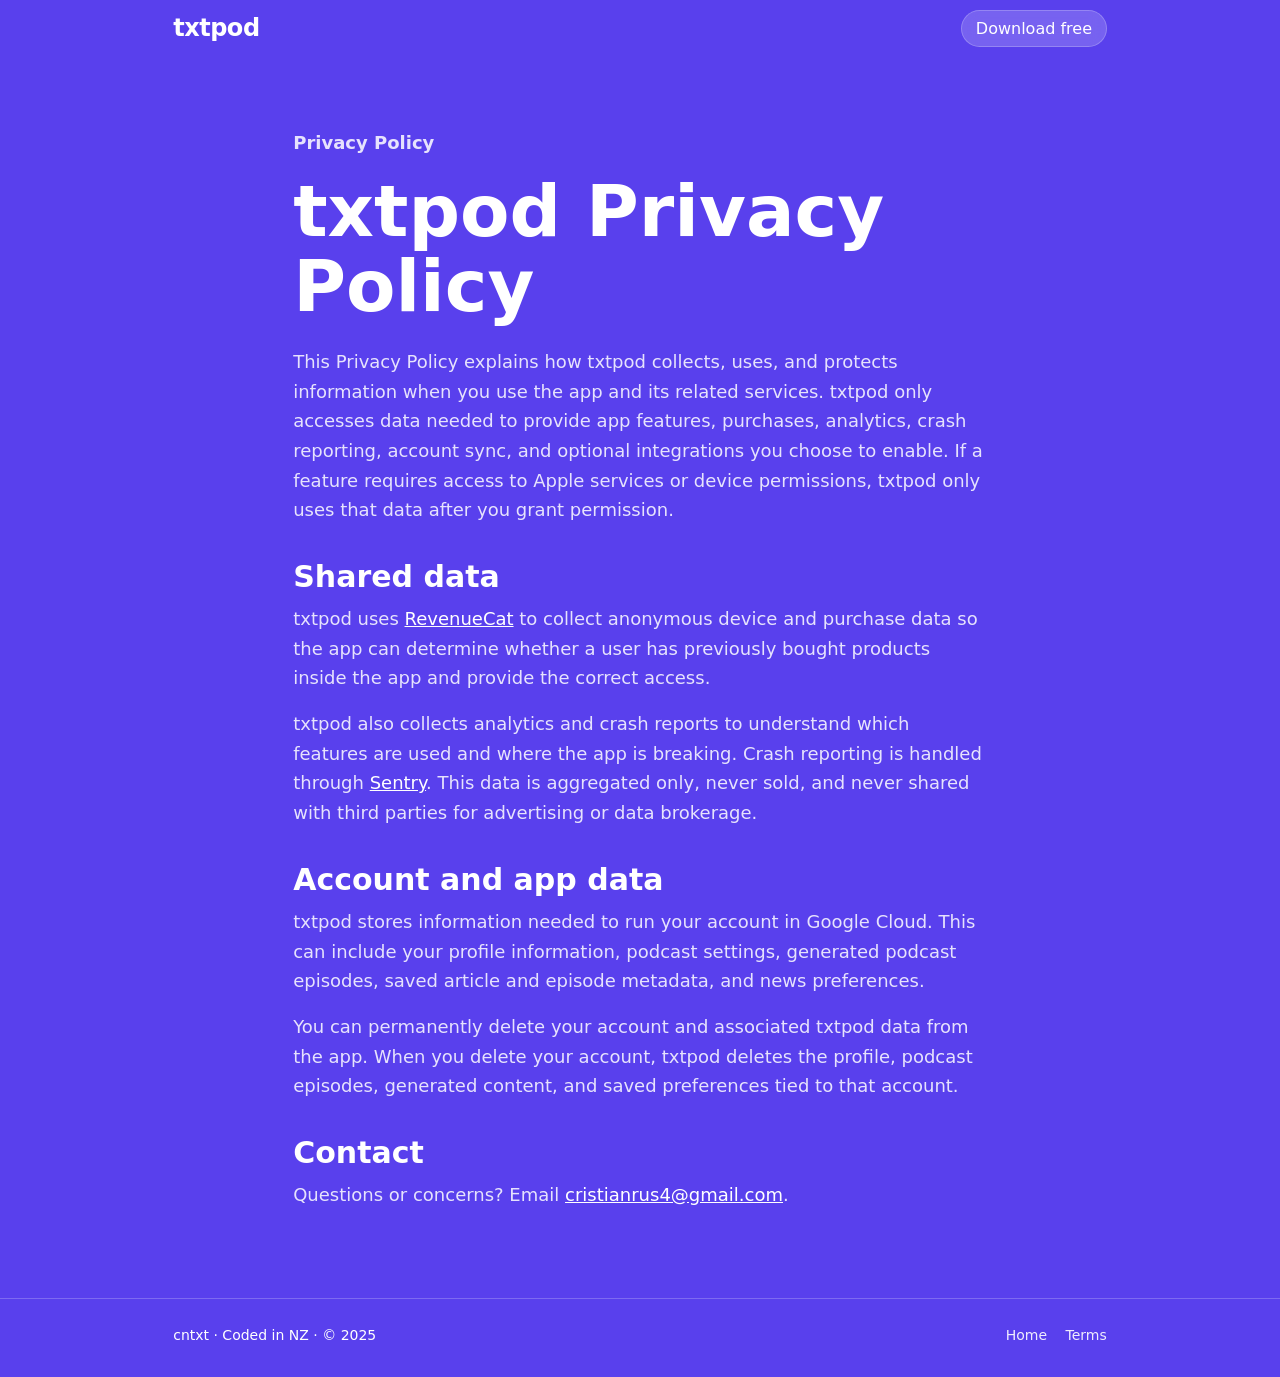
==== privacy/index.html @ 49179ee7 "Add privacy and terms pages" ====
<!doctype html>
<html lang="en">
  <head>
    <meta charset="utf-8" />
    <meta name="viewport" content="width=device-width, initial-scale=1, viewport-fit=cover" />
    <title>txtpod Privacy Policy</title>
    <meta name="description" content="Privacy Policy for txtpod." />
    <meta name="theme-color" content="#5940ED" />
    <meta name="theme-color" content="#131415" media="(prefers-color-scheme: dark)" />
    <meta name="color-scheme" content="light dark" />
    <link rel="stylesheet" href="../style.css" />
    <link rel="canonical" href="https://txtpod.app/privacy/" />
  </head>
  <body>
    <nav class="top-nav legal-nav" aria-label="Primary">
      <div class="container nav-inner">
        <a href="/" class="brand" aria-label="txtpod home">txtpod</a>
        <a class="btn download-btn" href="https://apps.apple.com/us/app/txtpod-text-to-speech-podcast/id6748379680" target="_blank" rel="noopener">Download free</a>
      </div>
    </nav>

    <main class="legal-page container">
      <p class="legal-kicker">Privacy Policy</p>
      <h1>txtpod Privacy Policy</h1>
      <p>
        This Privacy Policy explains how txtpod collects, uses, and protects information when you use the app and its related services. txtpod only accesses data needed to provide app features, purchases, analytics, crash reporting, account sync, and optional integrations you choose to enable. If a feature requires access to Apple services or device permissions, txtpod only uses that data after you grant permission.
      </p>

      <h2>Shared data</h2>
      <p>
        txtpod uses <a href="https://www.revenuecat.com/privacy" target="_blank" rel="noopener">RevenueCat</a> to collect anonymous device and purchase data so the app can determine whether a user has previously bought products inside the app and provide the correct access.
      </p>
      <p>
        txtpod also collects analytics and crash reports to understand which features are used and where the app is breaking. Crash reporting is handled through <a href="https://sentry.io/terms/" target="_blank" rel="noopener">Sentry</a>. This data is aggregated only, never sold, and never shared with third parties for advertising or data brokerage.
      </p>

      <h2>Account and app data</h2>
      <p>
        txtpod stores information needed to run your account in Google Cloud. This can include your profile information, podcast settings, generated podcast episodes, saved article and episode metadata, and news preferences.
      </p>
      <p>
        You can permanently delete your account and associated txtpod data from the app. When you delete your account, txtpod deletes the profile, podcast episodes, generated content, and saved preferences tied to that account.
      </p>

      <h2>Contact</h2>
      <p>
        Questions or concerns? Email <a href="mailto:cristianrus4@gmail.com">cristianrus4@gmail.com</a>.
      </p>
    </main>

    <footer class="site-footer">
      <div class="container footer-inner">
        <p>cntxt · Coded in NZ · © 2025</p>
        <nav class="footer-links" aria-label="Footer">
          <a href="/">Home</a>
          <a href="/terms/">Terms</a>
        </nav>
      </div>
    </footer>
  </body>
</html>
---- style.css ----
/*
  txtpod - Landing Page Styles
  - Gradient background: top-right (#FF4019) to bottom-left (#E69525)
  - Responsive grid: 1 col (mobile) -> 3 cols (desktop)
  - Fonts: System UI sans fallback only
*/

:root {
  --bg-start: #5940ED;
  --bg-end: #5940ED;
  --text: #ffffff;
  --text-dim: rgba(255, 255, 255, 0.85);
  --card-bg: rgba(255, 255, 255, 0.10);
  --card-border: rgba(255, 255, 255, 0.18);
  --max-w: 1100px;
  --hairline: rgba(255, 255, 255, 0.22);
  --glass-bg: rgba(0, 0, 0, 0.14);
  --img-shadow: 10px 10px 30px rgba(0,0,0,0.5), 40px 40px 60px rgba(0,0,0,0.3);
  --btn-hover-bg: rgba(255, 255, 255, 0.18);
}

/* Dark mode: use near-black background instead of blue */
@media (prefers-color-scheme: dark) {
  :root {
    --bg-start: #131415;
    --bg-end: #131415;
  }
}

* {
  box-sizing: border-box;
}

html, body { min-height: 100%; }

body {
  margin: 0;
  color: var(--text);
  background: var(--bg-start);
  font-family: system-ui, -apple-system, 'Segoe UI', 'Helvetica Neue', Arial, sans-serif;
  -webkit-font-smoothing: antialiased;
  -moz-osx-font-smoothing: grayscale;
  min-width: 370px; /* allow horizontal scroll below 370px */
}

/* Improve keyboard focus visibility */
a:focus-visible, .btn:focus-visible, button:focus-visible {
  outline: 2px solid rgba(255, 255, 255, 0.9);
  outline-offset: 2px;
}

/* Global image behavior */
img {
  max-width: 100%;
  height: auto;
  box-shadow: none;
}

.container {
  width: 100%;
  max-width: var(--max-w);
  margin: 0 auto;
  padding-inline: clamp(24px, 6.5vw, 96px);
}

/* Top navigation */
.top-nav {
  position: fixed; /* do not reserve space; appears over content */
  top: 0;
  left: 0;
  right: 0;
  z-index: 1000;
  background: transparent; /* single page bg */
  border-bottom: none; /* show only when scrolled */
  opacity: 0; /* hidden until scroll */
  transform: translateY(-100%);
  pointer-events: none;
  transition: opacity 200ms ease, transform 200ms ease, background-color 180ms ease;
}

.nav-inner {
  display: flex;
  align-items: center;
  justify-content: space-between;
  height: 56px;
}

.brand {
  color: var(--text);
  text-decoration: none;
  font-weight: 700;
  letter-spacing: -0.02em;
  font-size: 24px; /* slightly bigger title */
}

.btn {
  display: inline-flex;
  align-items: center;
  gap: 8px;
  padding: 8px 14px;
  border-radius: 9999px;
  color: #fff;
  text-decoration: none;
  background: var(--btn-hover-bg);
  font-weight: 400; /* regular by default */
  -webkit-backdrop-filter: blur(8px);
  backdrop-filter: blur(8px);
  border: 1px solid var(--hairline);
  transition: background-color 180ms ease, border-color 180ms ease, filter 180ms ease, transform 60ms ease;
}

.btn:hover { background: var(--btn-hover-bg); filter: brightness(1.05); font-weight: 700; }
.btn:active { transform: translateY(1px); }

/* Hero */
.hero {
  text-align: center;
  padding: calc(80px + env(safe-area-inset-top)) 0 28px; /* account for iOS notch area */
  position: relative;
  overflow: visible;
}

.hero-head {
  display: block;
  margin-bottom: 8px;
}

.hero-titles {
  text-align: center;
}

/* Small pill to indicate iOS 26 readiness */
.ios-badge {
  display: inline-flex;
  align-items: center;
  gap: 8px;
  padding: 6px 12px;
  border-radius: 9999px;
  background: var(--btn-hover-bg);
  border: 1px solid var(--card-border);
  -webkit-backdrop-filter: blur(8px);
  backdrop-filter: blur(8px);
  font-weight: 700;
  font-size: 14px;
  margin: 0 0 8px;
  position: relative;
  z-index: 1;
  will-change: opacity, transform;
  transition: opacity 180ms linear;
}

/* Blur only the text inside the badge to avoid Safari's backdrop-filter + filter conflict */
.ios-badge-text {
  display: inline-block;
  will-change: filter;
  transition: filter 180ms linear;
}

.hero-image {
  /* Keep full image visible without side cropping */
  width: 100%;
  max-width: clamp(300px, 92vw, 980px);
  height: auto; /* preserve aspect ratio */
  max-height: 80vh; /* avoid exceeding viewport height */
  display: block;
  margin: 18px auto 24px; /* space between subtitle and image */
  border-radius: 20px;
  position: relative;
  z-index: 2;
  pointer-events: none;
  will-change: transform;
}

/* From ~470px and up, crop nicely */
@media (min-width: 470px) {
  .hero-image {
    width: 100%;
    max-width: 980px;
    height: 80vh;
    max-height: 80vh;
    object-fit: cover;
    object-position: top center;
  }
}

.app-title {
  margin: 12px 0 10px; /* reduced space above title */
  font-size: clamp(56px, 8vw, 100px); /* larger title */
  font-weight: 900; /* bolder title */
  line-height: 1.05;
  letter-spacing: -0.02em;
  position: relative;
  z-index: 1;
  will-change: opacity, filter, transform;
  transition: opacity 180ms linear, filter 180ms linear;
}

/* Ensure any h1 renders heavy */
h1 { font-weight: 900; }

.app-subtitle {
  margin: 0 0 16px;
  font-size: clamp(22px, 3vw, 30px); /* larger subtitle */
  color: var(--text); /* same color as title */
  font-weight: 600; /* bolder subtitle */
  position: relative;
  z-index: 1;
  will-change: opacity, filter, transform;
  transition: opacity 180ms linear, filter 180ms linear;
}

.cta {
  margin: 8px 0 18px;
}

.cta-desktop { display: none !important; }
.cta-mobile { display: block; }

/* Mobile: hide static badge until the floater disappears on scroll */
@media (max-width: 1023px) {
  .cta-mobile { display: none; }
  body.scrolled .cta-mobile { display: block; }
}

.hero-blurb {
  max-width: 820px;
  margin: 12px auto 0;
  font-size: clamp(16px, 2vw, 18px);
  color: var(--text-dim);
}

/* Features */
.stats { padding-block: 24px 14px; }
.stats-grid {
  display: grid;
  grid-template-columns: 1fr;
  gap: 18px;
  text-align: center;
  justify-items: center; /* center columns */
}

.stat-value {
  font-weight: 800;
  letter-spacing: -0.015em;
  font-size: clamp(36px, 6vw, 64px);
}

.stat-label {
  margin-top: 6px;
  color: var(--text-dim);
  font-size: clamp(14px, 2.2vw, 18px);
}

@media (min-width: 1024px) {
  .stats-grid { grid-template-columns: repeat(3, 1fr); }
}

.features {
  padding-block: 44px 24px; /* more separation from neighbors */
}

.features-grid {
  display: grid;
  gap: 28px; /* slightly larger gutters */
  grid-template-columns: 1fr;
}

@media (min-width: 720px) {
  .features-grid {
    grid-template-columns: repeat(2, 1fr);
  }
}

@media (min-width: 1024px) {
  .hero-head {
    display: grid;
    grid-template-columns: 1fr auto;
    align-items: center;
    gap: 16px;
  }
  .hero-titles { text-align: left; }
  .cta-desktop { display: inline-block !important; }
  .cta-mobile { display: none !important; }
  .features-grid {
    grid-template-columns: repeat(3, 1fr);
  }
}

.feature-card {
  background: transparent;
  border: 0;
  border-radius: 0;
  overflow: visible;
  box-shadow: none;
  padding: 12px 14px; /* more breathing room so images aren't flush */
}

.feature-card img {
  display: block;
  width: 100%;
  height: auto;
  object-fit: cover;
  background: transparent;
  border-radius: 14px; /* soften image edges without a card */
}

.feature-card h3 {
  margin: 14px 16px 8px;
  font-size: 20px;
}

.feature-card p {
  margin: 0 16px 16px;
  color: var(--text-dim);
  font-size: 15px;
}

/* Why section */
.why {
  padding-block: 40px 56px; /* more vertical rhythm */
  background: transparent; /* ensure single background */
}

/* Reviews */
.reviews {
  padding-block: 24px 64px;
}

.reviews h2 {
  margin: 0 0 6px;
  font-size: clamp(26px, 3.5vw, 34px);
}

.reviews-sub {
  margin: 0 0 18px;
  color: var(--text-dim);
  font-size: 16px;
}

.reviews-grid {
  display: grid;
  grid-template-columns: 1fr;
  gap: 16px;
}

@media (min-width: 720px) {
  .reviews-grid {
    grid-template-columns: repeat(2, 1fr);
  }
}

@media (min-width: 1024px) {
  .reviews-grid {
    grid-template-columns: repeat(3, 1fr);
  }
}

.review-card {
  background: var(--card-bg);
  border: 1px solid var(--card-border);
  border-radius: 14px;
  padding: 14px 16px 16px;
  backdrop-filter: blur(6px);
  -webkit-backdrop-filter: blur(6px);
}

.stars {
  letter-spacing: 1px;
  font-size: 14px;
  margin-bottom: 8px;
}

.review-title {
  margin: 0 0 8px;
  font-size: 18px;
}

.reviewer {
  margin: 10px 0 0;
  color: var(--text-dim);
}

/* FAQ */
.faq {
  padding-block: 24px 72px;
}

.faq h2 {
  margin: 0 0 12px;
  font-size: clamp(26px, 3.5vw, 34px);
}

.faq-list {
  display: grid;
  grid-template-columns: 1fr; /* always single column */
  gap: 12px;
}

.faq-item { background: transparent; border: 0; border-radius: 0; padding: 0; }
.faq-item + .faq-item { border-top: 1px solid var(--card-border); padding-top: 12px; }

.faq-item summary { cursor: pointer; font-weight: 600; list-style: none; display: flex; align-items: center; justify-content: space-between; padding: 8px 0; }
.faq-item summary::after { content: "+"; color: var(--text); margin-left: 12px; font-weight: 700; }
.faq-item[open] summary::after { content: "×"; }

.faq-item summary::-webkit-details-marker { display: none; }

.faq-body {
  margin-top: 8px;
  color: var(--text-dim);
}

/* Make FAQ links white (not default blue) */
.faq-body a,
.faq-body a:visited {
  color: var(--text);
}

.faq-body ol {
  margin: 0 0 8px 18px;
}

.why h2 {
  margin: 0 0 10px;
  font-size: clamp(26px, 3.5vw, 34px);
}

.why p {
  margin: 0;
  color: var(--text-dim);
  font-size: 16px;
  max-width: 900px;
}

/* Footer */
.site-footer { /* keep gradient continuous; single background */
  border-top: 1px solid var(--hairline); /* thin divider */
  background: transparent;
}

/* On scroll, strengthen nav readability with blur + subtle tint */
body.scrolled .top-nav {
  /* background: var(--glass-bg); */
  /* -webkit-backdrop-filter: saturate(160%) blur(12px); */
  /* backdrop-filter: saturate(160%) blur(12px); */
  /* border-bottom: 1px solid var(--hairline); */
  opacity: 1;
  transform: translateY(0);
  pointer-events: auto;
}

.footer-inner {
  display: flex;
  align-items: center;
  justify-content: space-between;
  gap: 16px;
  padding-block: 14px 20px; /* keep container's horizontal padding */
  font-size: 14px;
}

.sitemap {
  border-top: 1px solid var(--hairline);
  padding-block: 10px 6px;
  font-size: 14px;
}
.sitemap a {
  color: var(--text);
  text-decoration: none;
  opacity: 0.9;
  margin: 0 10px;
}
.sitemap a:first-of-type { margin-left: 0; }
.sitemap a:hover { opacity: 1; text-decoration: none; font-weight: 700; }

/* Floating App Store badge that hides once user scrolls */
.appstore-floater { display: none; position: fixed; left: 50%; bottom: calc(env(safe-area-inset-bottom) + 12px); transform: translateX(-50%); z-index: 1001; opacity: 1; transition: opacity 220ms ease, transform 220ms ease; }
.appstore-floater img { display: block; width: clamp(160px, 40vw, 245px); height: auto; }
@media (max-width: 1023px) { .appstore-floater { display: block; } }
body.scrolled .appstore-floater { opacity: 0; transform: translate(-50%, 16px); pointer-events: none; }

.footer-links a {
  color: var(--text);
  text-decoration: none;
  opacity: 0.9;
  margin-left: 14px;
}

.footer-links a:hover { opacity: 1; text-decoration: none; font-weight: 700; }

/* Global link hover: bold instead of underline */
a:hover { text-decoration: none; font-weight: 700; }

/* Prefer reduced motion */
@media (prefers-reduced-motion: no-preference) {
  .hero-image {
    transition: transform 400ms ease;
  }
  .hero-image:hover {
    transform: translateY(-2px);
  }
}
.seo-intro { padding-block: 20px 14px; }
.seo-intro h2 { margin: 0 0 8px; font-size: clamp(24px, 3.5vw, 32px); }
.seo-intro p { color: var(--text-dim); margin: 8px 0; }

.use-cases { padding-block: 28px 18px; }
.use-cases h2 { margin: 0 0 10px; font-size: clamp(24px, 3.5vw, 32px); }
.use-cases-grid { display: grid; grid-template-columns: 1fr; gap: 14px; }
@media (min-width: 720px) { .use-cases-grid { grid-template-columns: repeat(2, 1fr); } }
@media (min-width: 1024px) { .use-cases-grid { grid-template-columns: repeat(3, 1fr); } }
.use-cases article { background: var(--card-bg); border: 1px solid var(--card-border); border-radius: 14px; padding: 14px 16px 16px; backdrop-filter: blur(6px); -webkit-backdrop-filter: blur(6px); }
.use-cases article h3 { margin: 0 0 8px; font-size: 18px; }
.use-cases article p { margin: 0; color: var(--text-dim); }
.alternatives { padding-block: 24px 16px; }
.alternatives h2 { margin: 0 0 8px; font-size: clamp(24px, 3.5vw, 32px); }
.alternatives p { margin: 8px 0; color: var(--text-dim); }
.aso-highlights { padding-block: 24px 16px; }
.aso-grid { display: grid; grid-template-columns: 1fr; gap: 16px; }
@media (min-width: 1024px) { .aso-grid { grid-template-columns: repeat(2, 1fr); } }
.aso-col h2 { margin: 0 0 10px; font-size: clamp(22px, 3.2vw, 28px); }
.checklist { margin: 0; padding-left: 0; color: var(--text-dim); list-style: none; }
.checklist li { margin: 6px 0; position: relative; padding-left: 16px; }
.checklist li::before { content: "-"; position: absolute; left: 0; color: var(--text); opacity: 0.95; }

/* Legal pages */
.legal-nav {
  position: static;
  opacity: 1;
  transform: none;
  pointer-events: auto;
}

.legal-page {
  max-width: 860px;
  padding-block: calc(72px + env(safe-area-inset-top)) 72px;
}

.legal-page h1 {
  margin: 0 0 22px;
  font-size: clamp(40px, 7vw, 72px);
  line-height: 1.05;
}

.legal-page h2 {
  margin: 34px 0 10px;
  font-size: clamp(22px, 3vw, 30px);
}

.legal-page p {
  margin: 0 0 16px;
  color: var(--text-dim);
  font-size: clamp(16px, 2vw, 18px);
  line-height: 1.65;
}

.legal-page a,
.legal-page a:visited {
  color: var(--text);
}

.legal-kicker {
  font-weight: 700;
  color: var(--text);
}
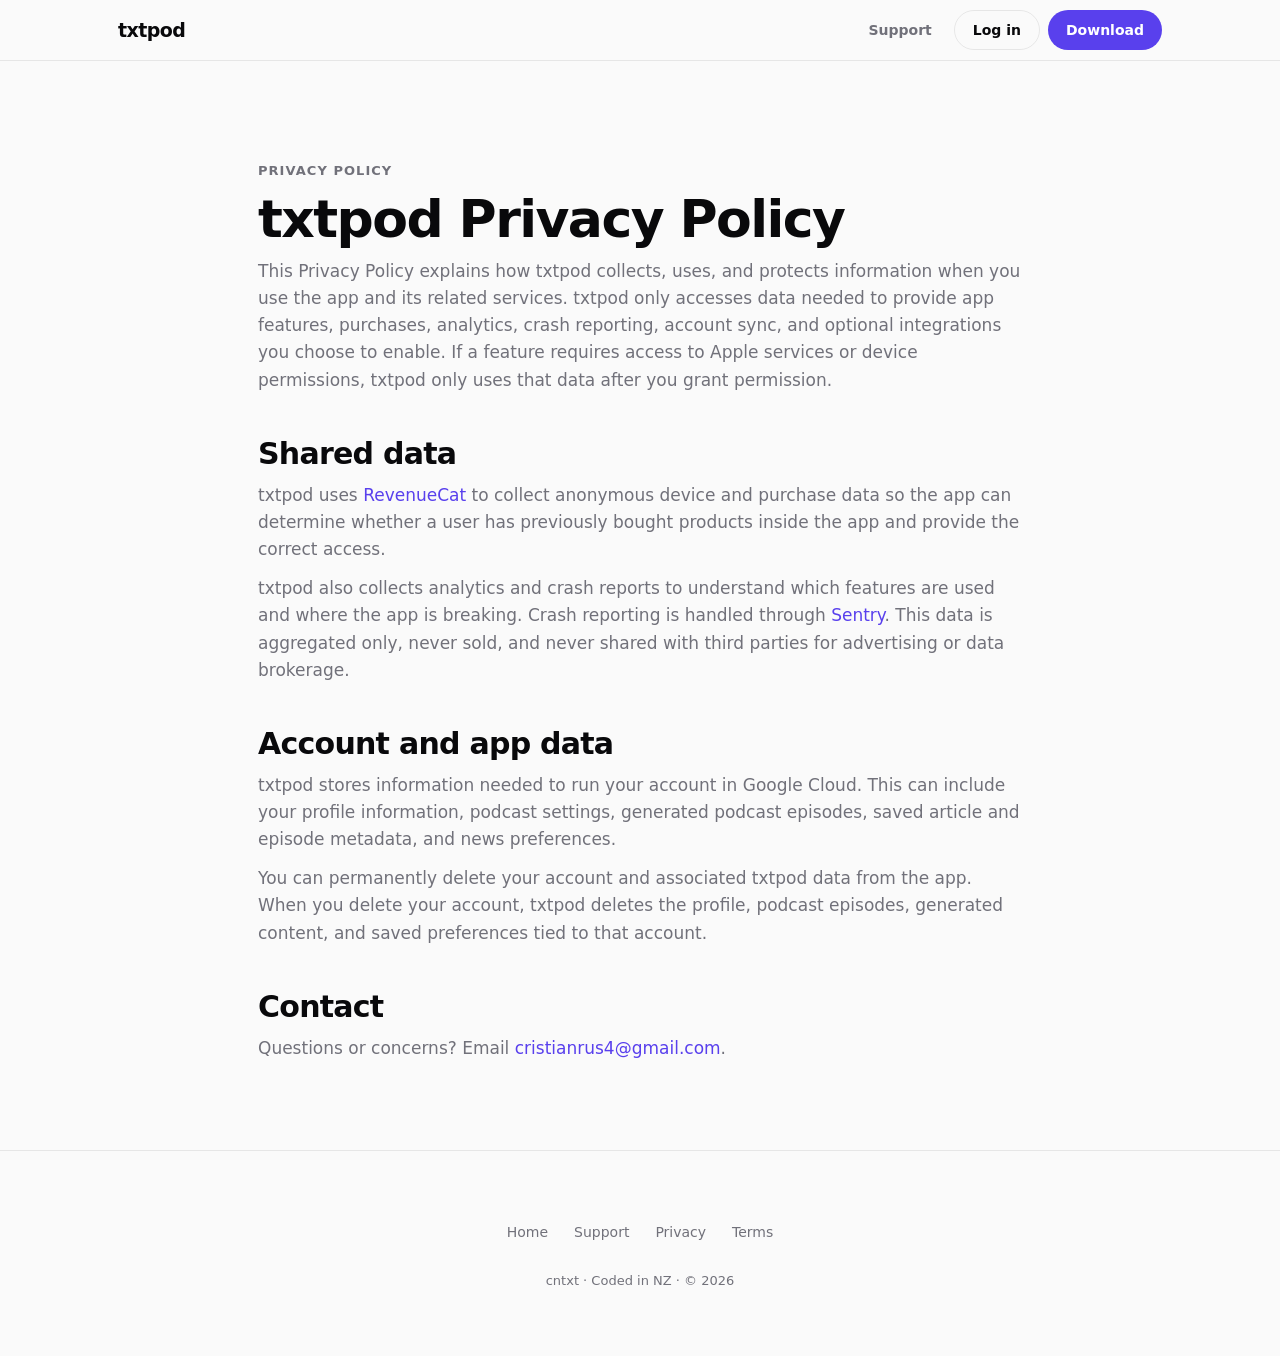
==== commit cb24da28: "Redesign site: solid light/dark theme, current features, audio samples Rebuild the marketing site in" ====
--- a/privacy/index.html
+++ b/privacy/index.html
@@ -5,8 +5,8 @@
     <meta name="viewport" content="width=device-width, initial-scale=1, viewport-fit=cover" />
     <title>txtpod Privacy Policy</title>
     <meta name="description" content="Privacy Policy for txtpod." />
-    <meta name="theme-color" content="#5940ED" />
-    <meta name="theme-color" content="#131415" media="(prefers-color-scheme: dark)" />
+    <meta name="theme-color" content="#FAFAFA" media="(prefers-color-scheme: light)" />
+    <meta name="theme-color" content="#0C0C0E" media="(prefers-color-scheme: dark)" />
     <meta name="color-scheme" content="light dark" />
     <link rel="stylesheet" href="../style.css" />
     <link rel="canonical" href="https://txtpod.app/privacy/" />
@@ -15,11 +15,16 @@
     <nav class="top-nav legal-nav" aria-label="Primary">
       <div class="container nav-inner">
         <a href="/" class="brand" aria-label="txtpod home">txtpod</a>
-        <a class="btn download-btn" href="https://apps.apple.com/us/app/txtpod-text-to-speech-podcast/id6748379680" target="_blank" rel="noopener">Download free</a>
+        <div class="nav-trailing">
+          <a href="/support/" class="nav-link">Support</a>
+          <!-- Swap to https://app.txtpod.app once the custom domain is live -->
+          <a class="btn btn-ghost" href="https://txtpod-text-to-speech.web.app" target="_blank" rel="noopener">Log in</a>
+          <a class="btn btn-primary" href="https://apps.apple.com/us/app/txtpod-text-to-speech-podcast/id6748379680" target="_blank" rel="noopener">Download</a>
+        </div>
       </div>
     </nav>
 
-    <main class="legal-page container">
+    <main class="legal-page">
       <p class="legal-kicker">Privacy Policy</p>
       <h1>txtpod Privacy Policy</h1>
       <p>
@@ -49,13 +54,17 @@
     </main>
 
     <footer class="site-footer">
-      <div class="container footer-inner">
-        <p>cntxt · Coded in NZ · © 2025</p>
-        <nav class="footer-links" aria-label="Footer">
+      <div class="container">
+        <nav class="footer-nav" aria-label="Footer">
           <a href="/">Home</a>
+          <a href="/support/">Support</a>
+          <a href="/privacy/">Privacy</a>
           <a href="/terms/">Terms</a>
         </nav>
+        <p class="footer-note">cntxt · Coded in NZ · © <span id="copyright-year">2026</span></p>
       </div>
     </footer>
+
+    <script src="/index.js" defer></script>
   </body>
 </html>
--- a/style.css
+++ b/style.css
@@ -1,564 +1,871 @@
 /*
-  txtpod - Landing Page Styles
-  - Gradient background: top-right (#FF4019) to bottom-left (#E69525)
-  - Responsive grid: 1 col (mobile) -> 3 cols (desktop)
-  - Fonts: System UI sans fallback only
+  txtpod — Marketing site styles
+  Zinc neutrals + indigo accent, light/dark via prefers-color-scheme.
+  Surfaces are separated by soft shadows, not borders; hairlines only
+  for thin dividers. Fluid clamp() type and spacing throughout.
 */
 
 :root {
-  --bg-start: #5940ED;
-  --bg-end: #5940ED;
-  --text: #ffffff;
-  --text-dim: rgba(255, 255, 255, 0.85);
-  --card-bg: rgba(255, 255, 255, 0.10);
-  --card-border: rgba(255, 255, 255, 0.18);
-  --max-w: 1100px;
-  --hairline: rgba(255, 255, 255, 0.22);
-  --glass-bg: rgba(0, 0, 0, 0.14);
-  --img-shadow: 10px 10px 30px rgba(0,0,0,0.5), 40px 40px 60px rgba(0,0,0,0.3);
-  --btn-hover-bg: rgba(255, 255, 255, 0.18);
-}
-
-/* Dark mode: use near-black background instead of blue */
+  --bg: #FAFAFA;
+  --bg-surface: #FFFFFF;
+  --bg-muted: #F4F4F5;
+  --text: #09090B;
+  --text-secondary: #71717A;
+  --accent: #5940ED;
+  --accent-fg: #FAFAFA;
+  --hairline: rgba(0, 0, 0, 0.08);
+  --shadow-sm: 0 2px 8px rgba(0, 0, 0, 0.04), 0 8px 24px rgba(0, 0, 0, 0.06);
+  --shadow-md: 0 12px 40px rgba(0, 0, 0, 0.12), 0 2px 8px rgba(0, 0, 0, 0.06);
+  --radius-card: 20px;
+  --radius-cell: 16px;
+  --radius-pill: 9999px;
+  --max-w: 1140px;
+}
+
 @media (prefers-color-scheme: dark) {
   :root {
-    --bg-start: #131415;
-    --bg-end: #131415;
+    --bg: #0C0C0E;
+    --bg-surface: #1A1A1C;
+    --bg-muted: #141416;
+    --text: #F5F5F5;
+    --text-secondary: #8A8A8A;
+    --accent: #7B66FF;
+    --hairline: rgba(255, 255, 255, 0.10);
+    --shadow-sm: 0 2px 8px rgba(0, 0, 0, 0.25), 0 8px 24px rgba(0, 0, 0, 0.35);
+    --shadow-md: 0 12px 40px rgba(0, 0, 0, 0.5), 0 2px 8px rgba(0, 0, 0, 0.3);
   }
 }
 
-* {
-  box-sizing: border-box;
-}
+/* ---------- Base ---------- */
+
+* { box-sizing: border-box; }
+
+html { scroll-behavior: smooth; }
 
 html, body { min-height: 100%; }
 
 body {
   margin: 0;
   color: var(--text);
-  background: var(--bg-start);
-  font-family: system-ui, -apple-system, 'Segoe UI', 'Helvetica Neue', Arial, sans-serif;
+  background: var(--bg);
+  font-family: system-ui, -apple-system, "Segoe UI", "Helvetica Neue", Arial, sans-serif;
+  font-size: 17px;
+  line-height: 1.6;
   -webkit-font-smoothing: antialiased;
   -moz-osx-font-smoothing: grayscale;
-  min-width: 370px; /* allow horizontal scroll below 370px */
-}
-
-/* Improve keyboard focus visibility */
-a:focus-visible, .btn:focus-visible, button:focus-visible {
-  outline: 2px solid rgba(255, 255, 255, 0.9);
+}
+
+img { max-width: 100%; height: auto; display: block; }
+
+a { color: inherit; text-decoration: none; }
+
+a:focus-visible, .btn:focus-visible, button:focus-visible, [tabindex]:focus-visible {
+  outline: 2px solid var(--accent);
   outline-offset: 2px;
-}
-
-/* Global image behavior */
-img {
-  max-width: 100%;
-  height: auto;
-  box-shadow: none;
-}
+  border-radius: 4px;
+}
+
+h1, h2, h3 { margin: 0; font-weight: 700; }
+
+h1 {
+  font-size: clamp(40px, 5.4vw, 68px);
+  letter-spacing: -0.03em;
+  line-height: 1.04;
+}
+
+h2 {
+  font-size: clamp(30px, 5vw, 52px);
+  letter-spacing: -0.025em;
+  line-height: 1.06;
+}
+
+h3 {
+  font-size: clamp(19px, 2.4vw, 23px);
+  letter-spacing: -0.015em;
+  line-height: 1.25;
+}
+
+p { margin: 0; }
 
 .container {
   width: 100%;
   max-width: var(--max-w);
-  margin: 0 auto;
-  padding-inline: clamp(24px, 6.5vw, 96px);
-}
-
-/* Top navigation */
-.top-nav {
-  position: fixed; /* do not reserve space; appears over content */
-  top: 0;
-  left: 0;
-  right: 0;
-  z-index: 1000;
-  background: transparent; /* single page bg */
-  border-bottom: none; /* show only when scrolled */
-  opacity: 0; /* hidden until scroll */
-  transform: translateY(-100%);
-  pointer-events: none;
-  transition: opacity 200ms ease, transform 200ms ease, background-color 180ms ease;
-}
-
-.nav-inner {
-  display: flex;
-  align-items: center;
-  justify-content: space-between;
-  height: 56px;
-}
-
-.brand {
-  color: var(--text);
-  text-decoration: none;
+  margin-inline: auto;
+  padding-inline: clamp(20px, 5vw, 48px);
+}
+
+.section { padding-block: clamp(64px, 10vw, 128px); }
+.section-tight { padding-block: clamp(48px, 7vw, 96px); }
+.section-muted { background: var(--bg-muted); }
+
+.section-head {
+  display: grid;
+  gap: 16px clamp(32px, 6vw, 80px);
+  margin-bottom: clamp(32px, 5vw, 64px);
+}
+
+.section-head p {
+  color: var(--text-secondary);
+  max-width: 46ch;
+}
+
+@media (min-width: 760px) {
+  .section-head { grid-template-columns: 1.2fr 1fr; align-items: end; }
+}
+
+.eyebrow {
+  display: inline-flex;
+  align-items: center;
+  gap: 10px;
+  font-size: 13px;
   font-weight: 700;
-  letter-spacing: -0.02em;
-  font-size: 24px; /* slightly bigger title */
-}
+  text-transform: uppercase;
+  letter-spacing: 0.08em;
+  color: var(--accent);
+  margin-bottom: 14px;
+}
+
+.eyebrow::before {
+  content: "";
+  width: 22px;
+  height: 2px;
+  background: var(--accent);
+}
+
+/* ---------- Buttons ---------- */
 
 .btn {
   display: inline-flex;
   align-items: center;
+  justify-content: center;
   gap: 8px;
+  height: 40px;
+  padding: 0 18px;
+  border: 0;
+  border-radius: var(--radius-pill);
+  font-family: inherit;
+  font-size: 14px;
+  font-weight: 600;
+  cursor: pointer;
+  white-space: nowrap;
+  transition: transform 120ms ease, box-shadow 120ms ease, opacity 120ms ease, background 120ms ease;
+}
+
+.btn:hover { transform: translateY(-1px); }
+.btn:active { transform: translateY(0); }
+
+.btn-primary { background: var(--accent); color: #fff; }
+.btn-primary:hover { opacity: 0.92; }
+
+.btn-ghost {
+  background: transparent;
+  color: var(--text);
+  border: 1px solid var(--hairline);
+}
+.btn-ghost:hover { background: var(--bg-muted); }
+
+.btn-lg { height: 52px; padding: 0 26px; font-size: 16px; }
+
+/* App Store download button */
+.dl-btn {
+  display: inline-flex;
+  align-items: center;
+  justify-content: center;
+  gap: 10px;
+  min-width: 170px;
+  height: 48px;
+  padding: 14px 18px;
+  background: var(--text);
+  color: var(--bg);
+  border-radius: 14px;
+  font-size: 14px;
+  font-weight: 700;
+  letter-spacing: -0.01em;
+  white-space: nowrap;
+  transition: background 180ms ease, color 180ms ease;
+}
+
+.dl-btn:hover { background: var(--accent); color: #fff; }
+.dl-btn-apple { width: 18px; height: 18px; flex-shrink: 0; fill: currentColor; }
+
+/* ---------- Top nav ---------- */
+
+.top-nav {
+  position: fixed;
+  inset-inline: 0;
+  top: 0;
+  z-index: 50;
+  background: var(--bg);
+  border-bottom: 1px solid var(--hairline);
+  transform: translateY(-100%);
+  transition: transform 260ms ease;
+}
+
+.top-nav.is-visible { transform: translateY(0); }
+
+/* Always-visible variant for secondary pages */
+.top-nav.legal-nav { position: sticky; transform: none; transition: none; }
+
+.nav-inner {
+  display: flex;
+  align-items: center;
+  justify-content: space-between;
+  height: 60px;
+}
+
+.brand {
+  font-size: 19px;
+  font-weight: 800;
+  letter-spacing: -0.03em;
+}
+
+.nav-trailing { display: flex; align-items: center; gap: 8px; }
+
+.nav-link {
   padding: 8px 14px;
-  border-radius: 9999px;
+  border-radius: var(--radius-pill);
+  font-size: 14px;
+  font-weight: 600;
+  color: var(--text-secondary);
+  transition: color 120ms ease, background 120ms ease;
+}
+
+.nav-link:hover { color: var(--text); background: var(--bg-muted); }
+
+@media (max-width: 560px) {
+  .nav-link { display: none; }
+}
+
+/* ---------- Hero ---------- */
+
+.hero { padding-block: clamp(84px, 10vw, 116px) clamp(48px, 7vw, 96px); overflow: hidden; }
+
+.hero-grid {
+  display: grid;
+  gap: clamp(40px, 6vw, 80px);
+  align-items: center;
+}
+
+@media (min-width: 900px) {
+  .hero-grid { grid-template-columns: 1.15fr 0.85fr; }
+}
+
+.hero-sub {
+  color: var(--text-secondary);
+  font-size: clamp(17px, 2vw, 19px);
+  max-width: 50ch;
+  margin-top: 18px;
+}
+
+/* QR card sits above the download button, both the same width (JS syncs it). */
+.hero-download-group,
+.download-group {
+  display: flex;
+  flex-direction: column;
+  align-items: flex-start;
+  gap: 12px;
+  margin-top: 28px;
+}
+
+.download-cta .download-group { align-items: center; }
+
+.hero-image-wrap { position: relative; }
+
+.hero-image-wrap img {
+  width: min(420px, 82vw);
+  margin-inline: auto;
+  filter: drop-shadow(0 24px 48px rgba(0, 0, 0, 0.18));
+}
+
+@media (prefers-color-scheme: dark) {
+  .hero-image-wrap img { filter: drop-shadow(0 24px 48px rgba(0, 0, 0, 0.55)); }
+}
+
+@media (prefers-reduced-motion: no-preference) {
+  .hero-image-wrap img { animation: heroIn 700ms cubic-bezier(0.22, 1, 0.36, 1) both; animation-delay: 120ms; }
+  .hero h1, .hero .eyebrow, .hero-sub, .hero-download-group { animation: heroIn 600ms cubic-bezier(0.22, 1, 0.36, 1) both; }
+  .hero .eyebrow { animation-delay: 0ms; }
+  .hero h1 { animation-delay: 60ms; }
+  .hero-sub { animation-delay: 120ms; }
+  .hero .hero-download-group { animation-delay: 180ms; }
+}
+
+@keyframes heroIn {
+  from { opacity: 0; transform: translateY(22px); }
+  to { opacity: 1; transform: none; }
+}
+
+/* Floating mobile download button */
+.hero-floater {
+  position: fixed;
+  inset-inline: 0;
+  bottom: calc(16px + env(safe-area-inset-bottom));
+  z-index: 40;
+  display: none;
+  justify-content: center;
+  pointer-events: none;
+  transition: opacity 220ms ease, transform 220ms ease;
+}
+
+.hero-floater .dl-btn { pointer-events: auto; box-shadow: var(--shadow-md); }
+
+.hero-floater.is-hidden { opacity: 0; transform: translateY(12px); }
+.hero-floater.is-hidden .dl-btn { pointer-events: none; }
+
+@media (max-width: 899px) {
+  /* The fixed floater is the mobile CTA, so the in-flow one would be a duplicate. */
+  .hero-floater { display: flex; }
+  .hero-download-group { display: none; }
+}
+
+/* ---------- QR flip card ---------- */
+
+.qr-flip {
+  display: none;
+  flex-shrink: 0;
+  position: relative;
+  perspective: 1000px;
+  border-radius: var(--radius-cell);
+  cursor: pointer;
+  width: 118px;
+  height: 118px;
+}
+
+@media (min-width: 900px) { .qr-flip { display: block; } }
+
+.qr-inner {
+  position: absolute;
+  inset: 0;
+  transition: transform 300ms ease;
+  transform-style: preserve-3d;
+}
+
+.qr-flip.is-flipped .qr-inner { transform: rotateY(180deg); }
+
+.qr-face {
+  position: absolute;
+  inset: 0;
+  border-radius: var(--radius-cell);
+  background: var(--bg-surface);
+  box-shadow: var(--shadow-sm);
+  display: flex;
+  align-items: center;
+  justify-content: center;
+  padding: 10px;
+  backface-visibility: hidden;
+  -webkit-backface-visibility: hidden;
+}
+
+.qr-face-back {
+  background: var(--bg-muted);
+  transform: rotateY(180deg);
+  padding: 12px;
+}
+
+.qr-face-back p {
+  font-size: 11px;
+  line-height: 1.45;
+  text-align: center;
+  color: var(--text-secondary);
+}
+
+.qr-mask {
+  width: 100%;
+  height: 100%;
+  background: var(--text);
+  -webkit-mask: url("/images/qr-app-link.svg") center / contain no-repeat;
+          mask: url("/images/qr-app-link.svg") center / contain no-repeat;
+}
+
+@media (prefers-reduced-motion: reduce) {
+  .qr-inner { transition: none; }
+}
+
+/* ---------- How it works ---------- */
+
+.steps-grid {
+  display: grid;
+  gap: clamp(16px, 2vw, 24px);
+}
+
+@media (min-width: 760px) { .steps-grid { grid-template-columns: repeat(3, 1fr); } }
+
+.step-card {
+  background: var(--bg-surface);
+  border-radius: var(--radius-card);
+  box-shadow: var(--shadow-sm);
+  padding: clamp(22px, 3vw, 30px);
+}
+
+.step-num {
+  display: inline-flex;
+  align-items: center;
+  justify-content: center;
+  width: 34px;
+  height: 34px;
+  border-radius: var(--radius-pill);
+  background: color-mix(in srgb, var(--accent) 12%, transparent);
+  color: var(--accent);
+  font-size: 15px;
+  font-weight: 800;
+  margin-bottom: 16px;
+}
+
+.step-card h3 { margin-bottom: 8px; }
+.step-card p { color: var(--text-secondary); font-size: 15px; }
+
+/* ---------- Samples ---------- */
+
+.samples-grid {
+  display: grid;
+  gap: clamp(16px, 2vw, 24px);
+}
+
+@media (min-width: 760px) { .samples-grid { grid-template-columns: repeat(3, 1fr); } }
+
+.sample-card {
+  background: var(--bg-surface);
+  border-radius: var(--radius-card);
+  box-shadow: var(--shadow-sm);
+  padding: 20px;
+  display: flex;
+  flex-direction: column;
+  gap: 16px;
+}
+
+.sample-top { display: flex; align-items: center; gap: 14px; }
+
+.sample-cover {
+  width: 64px;
+  height: 64px;
+  border-radius: 14px; /* rounded square, like the app's covers */
+  object-fit: cover;
+  flex-shrink: 0;
+}
+
+.sample-title { font-size: 16px; font-weight: 700; letter-spacing: -0.01em; line-height: 1.3; }
+.sample-meta { font-size: 13px; color: var(--text-secondary); margin-top: 3px; }
+
+.sample-player { display: flex; align-items: center; gap: 12px; }
+
+.sample-play {
+  display: inline-flex;
+  align-items: center;
+  justify-content: center;
+  width: 44px;
+  height: 44px;
+  flex-shrink: 0;
+  border: 0;
+  border-radius: var(--radius-pill);
+  background: var(--accent);
   color: #fff;
-  text-decoration: none;
-  background: var(--btn-hover-bg);
-  font-weight: 400; /* regular by default */
-  -webkit-backdrop-filter: blur(8px);
-  backdrop-filter: blur(8px);
-  border: 1px solid var(--hairline);
-  transition: background-color 180ms ease, border-color 180ms ease, filter 180ms ease, transform 60ms ease;
-}
-
-.btn:hover { background: var(--btn-hover-bg); filter: brightness(1.05); font-weight: 700; }
-.btn:active { transform: translateY(1px); }
-
-/* Hero */
-.hero {
+  cursor: pointer;
+  transition: transform 120ms ease, opacity 120ms ease;
+}
+
+.sample-play:hover { transform: scale(1.05); }
+.sample-play svg { width: 18px; height: 18px; fill: currentColor; }
+.sample-play .icon-pause { display: none; }
+.sample-play.is-playing .icon-play { display: none; }
+.sample-play.is-playing .icon-pause { display: block; }
+
+.sample-progress {
+  flex: 1;
+  height: 26px;
+  display: flex;
+  align-items: center;
+  cursor: pointer;
+}
+
+.sample-track {
+  position: relative;
+  width: 100%;
+  height: 5px;
+  border-radius: var(--radius-pill);
+  background: var(--bg-muted);
+  overflow: hidden;
+}
+
+@media (prefers-color-scheme: dark) {
+  .sample-track { background: rgba(255, 255, 255, 0.12); }
+}
+
+.sample-fill {
+  position: absolute;
+  inset: 0;
+  width: 0%;
+  background: var(--accent);
+  border-radius: var(--radius-pill);
+}
+
+.sample-time {
+  font-size: 12px;
+  font-variant-numeric: tabular-nums;
+  color: var(--text-secondary);
+  min-width: 74px;
+  text-align: right;
+}
+
+.samples-note {
+  margin-top: 20px;
+  font-size: 13px;
+  color: var(--text-secondary);
+}
+
+/* ---------- Feature rows ---------- */
+
+.feature-rows { display: flex; flex-direction: column; gap: clamp(64px, 9vw, 120px); }
+
+.feature-row {
+  display: grid;
+  gap: clamp(32px, 6vw, 96px);
+  align-items: center;
+}
+
+@media (min-width: 900px) {
+  .feature-row { grid-template-columns: 1fr 1fr; }
+  .feature-row.is-reversed .feature-copy { order: 2; }
+  .feature-row.is-reversed .feature-media { order: 1; }
+}
+
+.feature-copy h2 { max-width: 16ch; }
+
+.feature-copy p {
+  color: var(--text-secondary);
+  margin-top: 18px;
+  max-width: 46ch;
+}
+
+.feature-media img {
+  width: min(440px, 100%);
+  margin-inline: auto;
+}
+
+/* ---------- Generate cards (Explore + Daily news) ---------- */
+
+.generate-grid {
+  display: grid;
+  gap: clamp(16px, 2vw, 24px);
+}
+
+@media (min-width: 760px) { .generate-grid { grid-template-columns: repeat(2, 1fr); } }
+
+.generate-card {
+  position: relative;
+  overflow: hidden;
+  border-radius: var(--radius-card);
+  box-shadow: var(--shadow-sm);
+  padding: clamp(24px, 3.4vw, 36px);
+  min-height: 240px;
+  display: flex;
+  flex-direction: column;
+  justify-content: flex-end;
+  background: linear-gradient(135deg, #5940ED 0%, #7B66FF 60%, #9B8CFF 100%);
+  color: #fff;
+}
+
+.generate-card.is-alt { background: linear-gradient(135deg, #2E2470 0%, #5940ED 70%, #6E58F5 100%); }
+
+.generate-card h3 { color: #fff; font-size: clamp(21px, 2.6vw, 26px); }
+
+.generate-card p {
+  color: rgba(255, 255, 255, 0.82);
+  font-size: 15px;
+  margin-top: 8px;
+  max-width: 40ch;
+}
+
+.generate-kicker {
+  position: absolute;
+  top: clamp(20px, 3vw, 30px);
+  left: clamp(24px, 3.4vw, 36px);
+  font-size: 12px;
+  font-weight: 800;
+  letter-spacing: 0.1em;
+  text-transform: uppercase;
+  color: rgba(255, 255, 255, 0.72);
+}
+
+/* Decorative sound bars in the generate cards */
+.generate-bars {
+  position: absolute;
+  top: clamp(48px, 6vw, 64px);
+  right: clamp(24px, 3.4vw, 36px);
+  display: flex;
+  align-items: flex-end;
+  gap: 5px;
+  opacity: 0.35;
+}
+
+.generate-bars span {
+  width: 6px;
+  border-radius: var(--radius-pill);
+  background: #fff;
+}
+
+.generate-bars span:nth-child(1) { height: 18px; }
+.generate-bars span:nth-child(2) { height: 34px; }
+.generate-bars span:nth-child(3) { height: 52px; }
+.generate-bars span:nth-child(4) { height: 30px; }
+.generate-bars span:nth-child(5) { height: 44px; }
+.generate-bars span:nth-child(6) { height: 22px; }
+
+/* ---------- Pro chips ---------- */
+
+.chip-strip {
+  display: flex;
+  flex-wrap: wrap;
+  gap: 10px;
+  margin-top: clamp(40px, 6vw, 64px);
+}
+
+.chip {
+  display: inline-flex;
+  align-items: center;
+  gap: 8px;
+  padding: 9px 16px;
+  border-radius: var(--radius-pill);
+  background: color-mix(in srgb, var(--accent) 10%, transparent);
+  color: var(--accent);
+  font-size: 14px;
+  font-weight: 600;
+}
+
+/* ---------- Web app section ---------- */
+
+.web-card {
+  background: var(--bg-surface);
+  border-radius: var(--radius-card);
+  box-shadow: var(--shadow-sm);
+  padding: clamp(32px, 5vw, 64px);
+  display: grid;
+  gap: clamp(24px, 4vw, 56px);
+  align-items: center;
+}
+
+@media (min-width: 900px) { .web-card { grid-template-columns: 1.2fr 1fr; } }
+
+.web-card h2 { max-width: 18ch; }
+.web-card > div > p { color: var(--text-secondary); margin-top: 16px; max-width: 50ch; }
+
+.web-cta { display: flex; flex-wrap: wrap; gap: 12px; margin-top: 26px; }
+
+/* Mini browser mockup, pure CSS */
+.browser-frame {
+  border-radius: var(--radius-cell);
+  background: var(--bg-muted);
+  box-shadow: var(--shadow-sm);
+  overflow: hidden;
+}
+
+.browser-bar {
+  display: flex;
+  align-items: center;
+  gap: 6px;
+  padding: 10px 14px;
+  border-bottom: 1px solid var(--hairline);
+}
+
+.browser-dot { width: 10px; height: 10px; border-radius: 50%; background: var(--hairline); }
+
+.browser-url {
+  flex: 1;
+  margin-left: 8px;
+  padding: 4px 12px;
+  border-radius: var(--radius-pill);
+  background: var(--bg-surface);
+  font-size: 12px;
+  color: var(--text-secondary);
   text-align: center;
-  padding: calc(80px + env(safe-area-inset-top)) 0 28px; /* account for iOS notch area */
-  position: relative;
-  overflow: visible;
-}
-
-.hero-head {
-  display: block;
-  margin-bottom: 8px;
-}
-
-.hero-titles {
-  text-align: center;
-}
-
-/* Small pill to indicate iOS 26 readiness */
-.ios-badge {
-  display: inline-flex;
-  align-items: center;
-  gap: 8px;
-  padding: 6px 12px;
-  border-radius: 9999px;
-  background: var(--btn-hover-bg);
-  border: 1px solid var(--card-border);
-  -webkit-backdrop-filter: blur(8px);
-  backdrop-filter: blur(8px);
-  font-weight: 700;
-  font-size: 14px;
-  margin: 0 0 8px;
-  position: relative;
-  z-index: 1;
-  will-change: opacity, transform;
-  transition: opacity 180ms linear;
-}
-
-/* Blur only the text inside the badge to avoid Safari's backdrop-filter + filter conflict */
-.ios-badge-text {
-  display: inline-block;
-  will-change: filter;
-  transition: filter 180ms linear;
-}
-
-.hero-image {
-  /* Keep full image visible without side cropping */
-  width: 100%;
-  max-width: clamp(300px, 92vw, 980px);
-  height: auto; /* preserve aspect ratio */
-  max-height: 80vh; /* avoid exceeding viewport height */
-  display: block;
-  margin: 18px auto 24px; /* space between subtitle and image */
-  border-radius: 20px;
-  position: relative;
-  z-index: 2;
-  pointer-events: none;
-  will-change: transform;
-}
-
-/* From ~470px and up, crop nicely */
-@media (min-width: 470px) {
-  .hero-image {
-    width: 100%;
-    max-width: 980px;
-    height: 80vh;
-    max-height: 80vh;
-    object-fit: cover;
-    object-position: top center;
-  }
-}
-
-.app-title {
-  margin: 12px 0 10px; /* reduced space above title */
-  font-size: clamp(56px, 8vw, 100px); /* larger title */
-  font-weight: 900; /* bolder title */
-  line-height: 1.05;
-  letter-spacing: -0.02em;
-  position: relative;
-  z-index: 1;
-  will-change: opacity, filter, transform;
-  transition: opacity 180ms linear, filter 180ms linear;
-}
-
-/* Ensure any h1 renders heavy */
-h1 { font-weight: 900; }
-
-.app-subtitle {
-  margin: 0 0 16px;
-  font-size: clamp(22px, 3vw, 30px); /* larger subtitle */
-  color: var(--text); /* same color as title */
-  font-weight: 600; /* bolder subtitle */
-  position: relative;
-  z-index: 1;
-  will-change: opacity, filter, transform;
-  transition: opacity 180ms linear, filter 180ms linear;
-}
-
-.cta {
-  margin: 8px 0 18px;
-}
-
-.cta-desktop { display: none !important; }
-.cta-mobile { display: block; }
-
-/* Mobile: hide static badge until the floater disappears on scroll */
-@media (max-width: 1023px) {
-  .cta-mobile { display: none; }
-  body.scrolled .cta-mobile { display: block; }
-}
-
-.hero-blurb {
-  max-width: 820px;
-  margin: 12px auto 0;
-  font-size: clamp(16px, 2vw, 18px);
-  color: var(--text-dim);
-}
-
-/* Features */
-.stats { padding-block: 24px 14px; }
-.stats-grid {
-  display: grid;
-  grid-template-columns: 1fr;
-  gap: 18px;
-  text-align: center;
-  justify-items: center; /* center columns */
-}
-
-.stat-value {
-  font-weight: 800;
-  letter-spacing: -0.015em;
-  font-size: clamp(36px, 6vw, 64px);
-}
-
-.stat-label {
-  margin-top: 6px;
-  color: var(--text-dim);
-  font-size: clamp(14px, 2.2vw, 18px);
-}
-
-@media (min-width: 1024px) {
-  .stats-grid { grid-template-columns: repeat(3, 1fr); }
-}
-
-.features {
-  padding-block: 44px 24px; /* more separation from neighbors */
-}
-
-.features-grid {
-  display: grid;
-  gap: 28px; /* slightly larger gutters */
-  grid-template-columns: 1fr;
-}
-
-@media (min-width: 720px) {
-  .features-grid {
-    grid-template-columns: repeat(2, 1fr);
-  }
-}
-
-@media (min-width: 1024px) {
-  .hero-head {
-    display: grid;
-    grid-template-columns: 1fr auto;
-    align-items: center;
-    gap: 16px;
-  }
-  .hero-titles { text-align: left; }
-  .cta-desktop { display: inline-block !important; }
-  .cta-mobile { display: none !important; }
-  .features-grid {
-    grid-template-columns: repeat(3, 1fr);
-  }
-}
-
-.feature-card {
-  background: transparent;
-  border: 0;
-  border-radius: 0;
-  overflow: visible;
-  box-shadow: none;
-  padding: 12px 14px; /* more breathing room so images aren't flush */
-}
-
-.feature-card img {
-  display: block;
-  width: 100%;
-  height: auto;
-  object-fit: cover;
-  background: transparent;
-  border-radius: 14px; /* soften image edges without a card */
-}
-
-.feature-card h3 {
-  margin: 14px 16px 8px;
-  font-size: 20px;
-}
-
-.feature-card p {
-  margin: 0 16px 16px;
-  color: var(--text-dim);
-  font-size: 15px;
-}
-
-/* Why section */
-.why {
-  padding-block: 40px 56px; /* more vertical rhythm */
-  background: transparent; /* ensure single background */
-}
-
-/* Reviews */
-.reviews {
-  padding-block: 24px 64px;
-}
-
-.reviews h2 {
-  margin: 0 0 6px;
-  font-size: clamp(26px, 3.5vw, 34px);
-}
-
-.reviews-sub {
-  margin: 0 0 18px;
-  color: var(--text-dim);
-  font-size: 16px;
-}
+}
+
+.browser-body { padding: 18px; display: flex; flex-direction: column; gap: 10px; }
+
+.browser-row {
+  display: flex;
+  align-items: center;
+  gap: 10px;
+  padding: 10px 12px;
+  border-radius: 10px;
+  background: var(--bg-surface);
+}
+
+.browser-thumb {
+  width: 26px;
+  height: 26px;
+  border-radius: 7px;
+  background: linear-gradient(135deg, #5940ED, #9B8CFF);
+  flex-shrink: 0;
+}
+
+.browser-line {
+  height: 8px;
+  border-radius: var(--radius-pill);
+  background: var(--bg-muted);
+}
+
+.browser-line.w-60 { width: 60%; }
+.browser-line.w-40 { width: 40%; }
+.browser-line.w-75 { width: 75%; }
+
+/* ---------- Reviews ---------- */
 
 .reviews-grid {
-  display: grid;
-  grid-template-columns: 1fr;
-  gap: 16px;
-}
-
-@media (min-width: 720px) {
-  .reviews-grid {
-    grid-template-columns: repeat(2, 1fr);
-  }
-}
-
-@media (min-width: 1024px) {
-  .reviews-grid {
-    grid-template-columns: repeat(3, 1fr);
-  }
-}
+  columns: 1;
+  column-gap: clamp(16px, 2vw, 24px);
+}
+
+@media (min-width: 700px) { .reviews-grid { columns: 2; } }
+@media (min-width: 1024px) { .reviews-grid { columns: 3; } }
 
 .review-card {
-  background: var(--card-bg);
-  border: 1px solid var(--card-border);
-  border-radius: 14px;
-  padding: 14px 16px 16px;
-  backdrop-filter: blur(6px);
-  -webkit-backdrop-filter: blur(6px);
-}
-
-.stars {
-  letter-spacing: 1px;
-  font-size: 14px;
-  margin-bottom: 8px;
-}
-
-.review-title {
-  margin: 0 0 8px;
-  font-size: 18px;
-}
-
-.reviewer {
-  margin: 10px 0 0;
-  color: var(--text-dim);
-}
-
-/* FAQ */
-.faq {
-  padding-block: 24px 72px;
-}
-
-.faq h2 {
-  margin: 0 0 12px;
-  font-size: clamp(26px, 3.5vw, 34px);
-}
-
-.faq-list {
-  display: grid;
-  grid-template-columns: 1fr; /* always single column */
-  gap: 12px;
-}
-
-.faq-item { background: transparent; border: 0; border-radius: 0; padding: 0; }
-.faq-item + .faq-item { border-top: 1px solid var(--card-border); padding-top: 12px; }
-
-.faq-item summary { cursor: pointer; font-weight: 600; list-style: none; display: flex; align-items: center; justify-content: space-between; padding: 8px 0; }
-.faq-item summary::after { content: "+"; color: var(--text); margin-left: 12px; font-weight: 700; }
-.faq-item[open] summary::after { content: "×"; }
-
-.faq-item summary::-webkit-details-marker { display: none; }
-
-.faq-body {
-  margin-top: 8px;
-  color: var(--text-dim);
-}
-
-/* Make FAQ links white (not default blue) */
-.faq-body a,
-.faq-body a:visited {
-  color: var(--text);
-}
-
-.faq-body ol {
-  margin: 0 0 8px 18px;
-}
-
-.why h2 {
-  margin: 0 0 10px;
-  font-size: clamp(26px, 3.5vw, 34px);
-}
-
-.why p {
-  margin: 0;
-  color: var(--text-dim);
-  font-size: 16px;
-  max-width: 900px;
-}
-
-/* Footer */
-.site-footer { /* keep gradient continuous; single background */
-  border-top: 1px solid var(--hairline); /* thin divider */
-  background: transparent;
-}
-
-/* On scroll, strengthen nav readability with blur + subtle tint */
-body.scrolled .top-nav {
-  /* background: var(--glass-bg); */
-  /* -webkit-backdrop-filter: saturate(160%) blur(12px); */
-  /* backdrop-filter: saturate(160%) blur(12px); */
-  /* border-bottom: 1px solid var(--hairline); */
-  opacity: 1;
-  transform: translateY(0);
-  pointer-events: auto;
-}
-
-.footer-inner {
+  break-inside: avoid;
+  background: var(--bg-surface);
+  border-radius: var(--radius-card);
+  box-shadow: var(--shadow-sm);
+  padding: 24px;
+  margin-bottom: clamp(16px, 2vw, 24px);
+}
+
+.review-stars { color: var(--accent); font-size: 14px; letter-spacing: 2px; }
+
+.review-card h3 { font-size: 16px; margin-top: 10px; }
+
+.review-card p { color: var(--text-secondary); font-size: 15px; margin-top: 8px; }
+
+.review-author { font-size: 13px; color: var(--text-secondary); margin-top: 14px; font-weight: 600; }
+
+.reviews-note { margin-top: 12px; font-size: 13px; color: var(--text-secondary); }
+
+/* ---------- FAQ ---------- */
+
+.faq-list { max-width: 820px; }
+
+.faq-item { border-bottom: 1px solid var(--hairline); }
+
+.faq-item summary {
   display: flex;
   align-items: center;
   justify-content: space-between;
   gap: 16px;
-  padding-block: 14px 20px; /* keep container's horizontal padding */
+  padding: 20px 0;
+  font-size: 17px;
+  font-weight: 600;
+  letter-spacing: -0.01em;
+  cursor: pointer;
+  list-style: none;
+}
+
+.faq-item summary::-webkit-details-marker { display: none; }
+
+.faq-item summary::after {
+  content: "+";
+  font-size: 22px;
+  font-weight: 400;
+  color: var(--text-secondary);
+  transition: transform 200ms ease;
+  flex-shrink: 0;
+}
+
+.faq-item[open] summary::after { transform: rotate(45deg); }
+
+.faq-item .faq-answer {
+  padding-bottom: 22px;
+  color: var(--text-secondary);
+  max-width: 62ch;
+}
+
+.faq-more { margin-top: 28px; }
+
+.faq-more a { color: var(--accent); font-weight: 600; }
+
+/* ---------- Download CTA ---------- */
+
+.download-cta { text-align: center; }
+
+.download-cta h2 { margin-inline: auto; max-width: 20ch; }
+
+.download-cta p {
+  color: var(--text-secondary);
+  margin: 18px auto 0;
+  max-width: 46ch;
+}
+
+.download-cta .download-group { margin-top: 36px; }
+
+/* ---------- Footer ---------- */
+
+.site-footer {
+  border-top: 1px solid var(--hairline);
+  padding-block: clamp(40px, 6vw, 64px);
+  text-align: center;
+}
+
+.footer-nav {
+  display: flex;
+  flex-wrap: wrap;
+  justify-content: center;
+  gap: 4px 18px;
+  margin-bottom: 22px;
+}
+
+.footer-nav a {
   font-size: 14px;
-}
-
-.sitemap {
-  border-top: 1px solid var(--hairline);
-  padding-block: 10px 6px;
-  font-size: 14px;
-}
-.sitemap a {
-  color: var(--text);
-  text-decoration: none;
-  opacity: 0.9;
-  margin: 0 10px;
-}
-.sitemap a:first-of-type { margin-left: 0; }
-.sitemap a:hover { opacity: 1; text-decoration: none; font-weight: 700; }
-
-/* Floating App Store badge that hides once user scrolls */
-.appstore-floater { display: none; position: fixed; left: 50%; bottom: calc(env(safe-area-inset-bottom) + 12px); transform: translateX(-50%); z-index: 1001; opacity: 1; transition: opacity 220ms ease, transform 220ms ease; }
-.appstore-floater img { display: block; width: clamp(160px, 40vw, 245px); height: auto; }
-@media (max-width: 1023px) { .appstore-floater { display: block; } }
-body.scrolled .appstore-floater { opacity: 0; transform: translate(-50%, 16px); pointer-events: none; }
-
-.footer-links a {
-  color: var(--text);
-  text-decoration: none;
-  opacity: 0.9;
-  margin-left: 14px;
-}
-
-.footer-links a:hover { opacity: 1; text-decoration: none; font-weight: 700; }
-
-/* Global link hover: bold instead of underline */
-a:hover { text-decoration: none; font-weight: 700; }
-
-/* Prefer reduced motion */
-@media (prefers-reduced-motion: no-preference) {
-  .hero-image {
-    transition: transform 400ms ease;
-  }
-  .hero-image:hover {
-    transform: translateY(-2px);
-  }
-}
-.seo-intro { padding-block: 20px 14px; }
-.seo-intro h2 { margin: 0 0 8px; font-size: clamp(24px, 3.5vw, 32px); }
-.seo-intro p { color: var(--text-dim); margin: 8px 0; }
-
-.use-cases { padding-block: 28px 18px; }
-.use-cases h2 { margin: 0 0 10px; font-size: clamp(24px, 3.5vw, 32px); }
-.use-cases-grid { display: grid; grid-template-columns: 1fr; gap: 14px; }
-@media (min-width: 720px) { .use-cases-grid { grid-template-columns: repeat(2, 1fr); } }
-@media (min-width: 1024px) { .use-cases-grid { grid-template-columns: repeat(3, 1fr); } }
-.use-cases article { background: var(--card-bg); border: 1px solid var(--card-border); border-radius: 14px; padding: 14px 16px 16px; backdrop-filter: blur(6px); -webkit-backdrop-filter: blur(6px); }
-.use-cases article h3 { margin: 0 0 8px; font-size: 18px; }
-.use-cases article p { margin: 0; color: var(--text-dim); }
-.alternatives { padding-block: 24px 16px; }
-.alternatives h2 { margin: 0 0 8px; font-size: clamp(24px, 3.5vw, 32px); }
-.alternatives p { margin: 8px 0; color: var(--text-dim); }
-.aso-highlights { padding-block: 24px 16px; }
-.aso-grid { display: grid; grid-template-columns: 1fr; gap: 16px; }
-@media (min-width: 1024px) { .aso-grid { grid-template-columns: repeat(2, 1fr); } }
-.aso-col h2 { margin: 0 0 10px; font-size: clamp(22px, 3.2vw, 28px); }
-.checklist { margin: 0; padding-left: 0; color: var(--text-dim); list-style: none; }
-.checklist li { margin: 6px 0; position: relative; padding-left: 16px; }
-.checklist li::before { content: "-"; position: absolute; left: 0; color: var(--text); opacity: 0.95; }
-
-/* Legal pages */
-.legal-nav {
-  position: static;
-  opacity: 1;
-  transform: none;
-  pointer-events: auto;
-}
+  color: var(--text-secondary);
+  padding: 6px 4px;
+}
+
+.footer-nav a:hover { color: var(--text); }
+
+.footer-note { font-size: 13px; color: var(--text-secondary); }
+
+/* ---------- Reveal on scroll ---------- */
+
+.reveal {
+  opacity: 0;
+  transform: translateY(24px);
+  transition: opacity 450ms ease-out, transform 450ms ease-out;
+}
+
+.reveal.is-visible { opacity: 1; transform: none; }
+
+@media (prefers-reduced-motion: reduce) {
+  .reveal { opacity: 1; transform: none; transition: none; }
+  html { scroll-behavior: auto; }
+}
+
+/* ---------- Legal / secondary pages ---------- */
 
 .legal-page {
   max-width: 860px;
-  padding-block: calc(72px + env(safe-area-inset-top)) 72px;
-}
-
-.legal-page h1 {
-  margin: 0 0 22px;
-  font-size: clamp(40px, 7vw, 72px);
-  line-height: 1.05;
-}
-
-.legal-page h2 {
-  margin: 34px 0 10px;
-  font-size: clamp(22px, 3vw, 30px);
-}
-
-.legal-page p {
-  margin: 0 0 16px;
-  color: var(--text-dim);
-  font-size: clamp(16px, 2vw, 18px);
-  line-height: 1.65;
-}
-
-.legal-page a,
-.legal-page a:visited {
-  color: var(--text);
+  margin-inline: auto;
+  padding: clamp(48px, 7vw, 88px) clamp(20px, 5vw, 48px);
 }
 
 .legal-kicker {
+  font-size: 13px;
   font-weight: 700;
-  color: var(--text);
-}
+  text-transform: uppercase;
+  letter-spacing: 0.08em;
+  color: var(--accent);
+  margin-bottom: 10px;
+}
+
+.legal-page h1 { font-size: clamp(34px, 5vw, 52px); }
+
+.legal-page h2 { font-size: clamp(22px, 3vw, 30px); margin-top: 44px; }
+
+.legal-page h3 { margin-top: 28px; }
+
+.legal-page p, .legal-page li { color: var(--text-secondary); margin-top: 12px; }
+
+.legal-page a { color: var(--accent); }
+
+.legal-page .faq-list { margin-top: 8px; }
+
+.support-toc {
+  display: flex;
+  flex-wrap: wrap;
+  gap: 10px;
+  margin-top: 24px;
+}
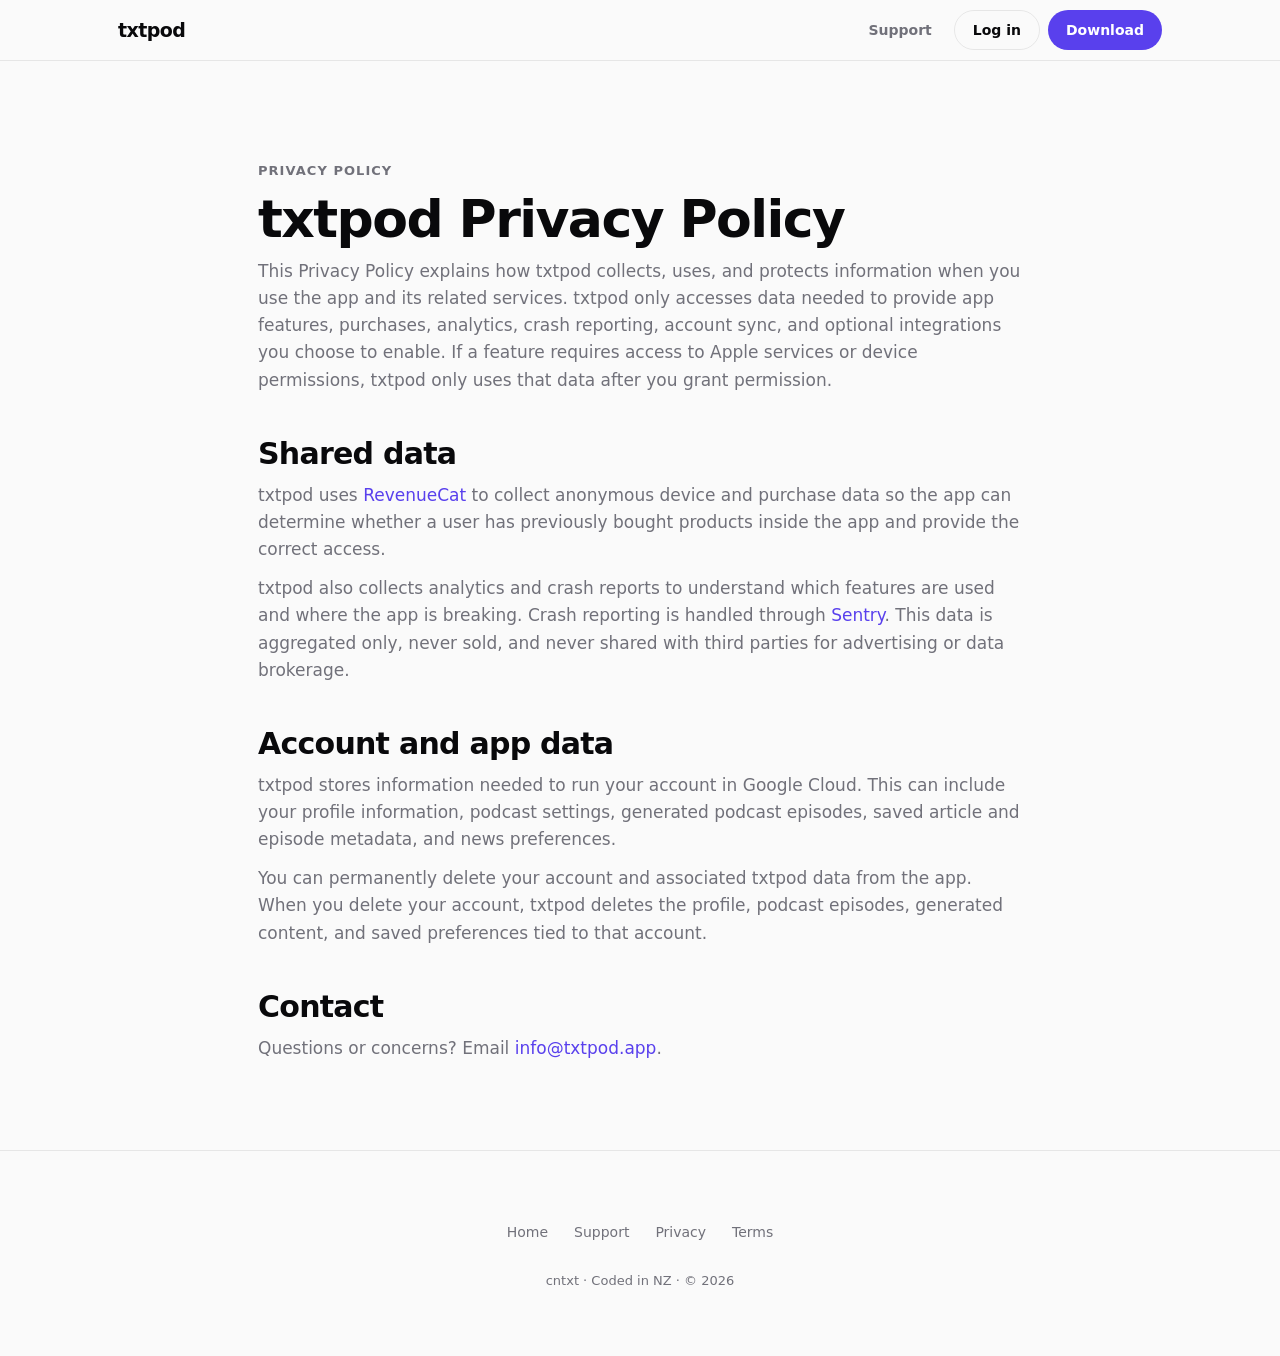
==== commit 360be45a: "Reviews wording, two-column download CTA, softer shadows, support email - Reviews: "This is what peo" ====
--- a/privacy/index.html
+++ b/privacy/index.html
@@ -49,7 +49,7 @@
 
       <h2>Contact</h2>
       <p>
-        Questions or concerns? Email <a href="mailto:cristianrus4@gmail.com">cristianrus4@gmail.com</a>.
+        Questions or concerns? Email <a href="mailto:info@txtpod.app">info@txtpod.app</a>.
       </p>
     </main>
 
--- a/style.css
+++ b/style.css
@@ -14,8 +14,8 @@
   --accent: #5940ED;
   --accent-fg: #FAFAFA;
   --hairline: rgba(0, 0, 0, 0.08);
-  --shadow-sm: 0 2px 8px rgba(0, 0, 0, 0.04), 0 8px 24px rgba(0, 0, 0, 0.06);
-  --shadow-md: 0 12px 40px rgba(0, 0, 0, 0.12), 0 2px 8px rgba(0, 0, 0, 0.06);
+  --shadow-sm: 0 1px 2px rgba(0, 0, 0, 0.03), 0 4px 12px rgba(0, 0, 0, 0.03);
+  --shadow-md: 0 6px 24px rgba(0, 0, 0, 0.07), 0 1px 4px rgba(0, 0, 0, 0.04);
   --radius-card: 20px;
   --radius-cell: 16px;
   --radius-pill: 9999px;
@@ -31,8 +31,8 @@
     --text-secondary: #8A8A8A;
     --accent: #7B66FF;
     --hairline: rgba(255, 255, 255, 0.10);
-    --shadow-sm: 0 2px 8px rgba(0, 0, 0, 0.25), 0 8px 24px rgba(0, 0, 0, 0.35);
-    --shadow-md: 0 12px 40px rgba(0, 0, 0, 0.5), 0 2px 8px rgba(0, 0, 0, 0.3);
+    --shadow-sm: 0 1px 2px rgba(0, 0, 0, 0.2), 0 4px 12px rgba(0, 0, 0, 0.18);
+    --shadow-md: 0 6px 24px rgba(0, 0, 0, 0.35), 0 1px 4px rgba(0, 0, 0, 0.2);
   }
 }
 
@@ -267,7 +267,6 @@
   margin-top: 28px;
 }
 
-.download-cta .download-group { align-items: center; }
 
 .hero-image-wrap { position: relative; }
 
@@ -586,15 +585,16 @@
   color: rgba(255, 255, 255, 0.72);
 }
 
-/* Decorative sound bars in the generate cards */
+/* Decorative sound bars, kept on the kicker line so copy never runs into them */
 .generate-bars {
   position: absolute;
-  top: clamp(48px, 6vw, 64px);
+  top: clamp(18px, 2.6vw, 26px);
   right: clamp(24px, 3.4vw, 36px);
   display: flex;
-  align-items: flex-end;
+  align-items: center;
   gap: 5px;
-  opacity: 0.35;
+  height: 28px;
+  opacity: 0.3;
 }
 
 .generate-bars span {
@@ -603,21 +603,35 @@
   background: #fff;
 }
 
-.generate-bars span:nth-child(1) { height: 18px; }
-.generate-bars span:nth-child(2) { height: 34px; }
-.generate-bars span:nth-child(3) { height: 52px; }
-.generate-bars span:nth-child(4) { height: 30px; }
-.generate-bars span:nth-child(5) { height: 44px; }
-.generate-bars span:nth-child(6) { height: 22px; }
-
-/* ---------- Pro chips ---------- */
-
-.chip-strip {
-  display: flex;
-  flex-wrap: wrap;
-  gap: 10px;
-  margin-top: clamp(40px, 6vw, 64px);
-}
+.generate-bars span:nth-child(1) { height: 10px; }
+.generate-bars span:nth-child(2) { height: 18px; }
+.generate-bars span:nth-child(3) { height: 28px; }
+.generate-bars span:nth-child(4) { height: 16px; }
+.generate-bars span:nth-child(5) { height: 24px; }
+.generate-bars span:nth-child(6) { height: 12px; }
+
+/* ---------- Extra feature cards ---------- */
+
+.extras-grid {
+  display: grid;
+  gap: clamp(16px, 2vw, 24px);
+  margin-top: clamp(16px, 2vw, 24px);
+}
+
+@media (min-width: 640px) { .extras-grid { grid-template-columns: repeat(2, 1fr); } }
+@media (min-width: 960px) { .extras-grid { grid-template-columns: repeat(3, 1fr); } }
+
+.extra-card {
+  background: var(--bg-surface);
+  border-radius: var(--radius-card);
+  box-shadow: var(--shadow-sm);
+  padding: clamp(20px, 2.6vw, 28px);
+}
+
+.extra-card h3 { font-size: 17px; }
+.extra-card p { color: var(--text-secondary); font-size: 15px; margin-top: 8px; }
+
+/* ---------- Chips ---------- */
 
 .chip {
   display: inline-flex;
@@ -781,17 +795,11 @@
 
 /* ---------- Download CTA ---------- */
 
-.download-cta { text-align: center; }
-
-.download-cta h2 { margin-inline: auto; max-width: 20ch; }
-
-.download-cta p {
-  color: var(--text-secondary);
-  margin: 18px auto 0;
-  max-width: 46ch;
-}
-
-.download-cta .download-group { margin-top: 36px; }
+.download-cta h2 { max-width: 20ch; }
+
+.download-cta .section-head { margin-bottom: 0; }
+
+.download-cta .download-group { margin-top: clamp(32px, 4vw, 48px); }
 
 /* ---------- Footer ---------- */
 
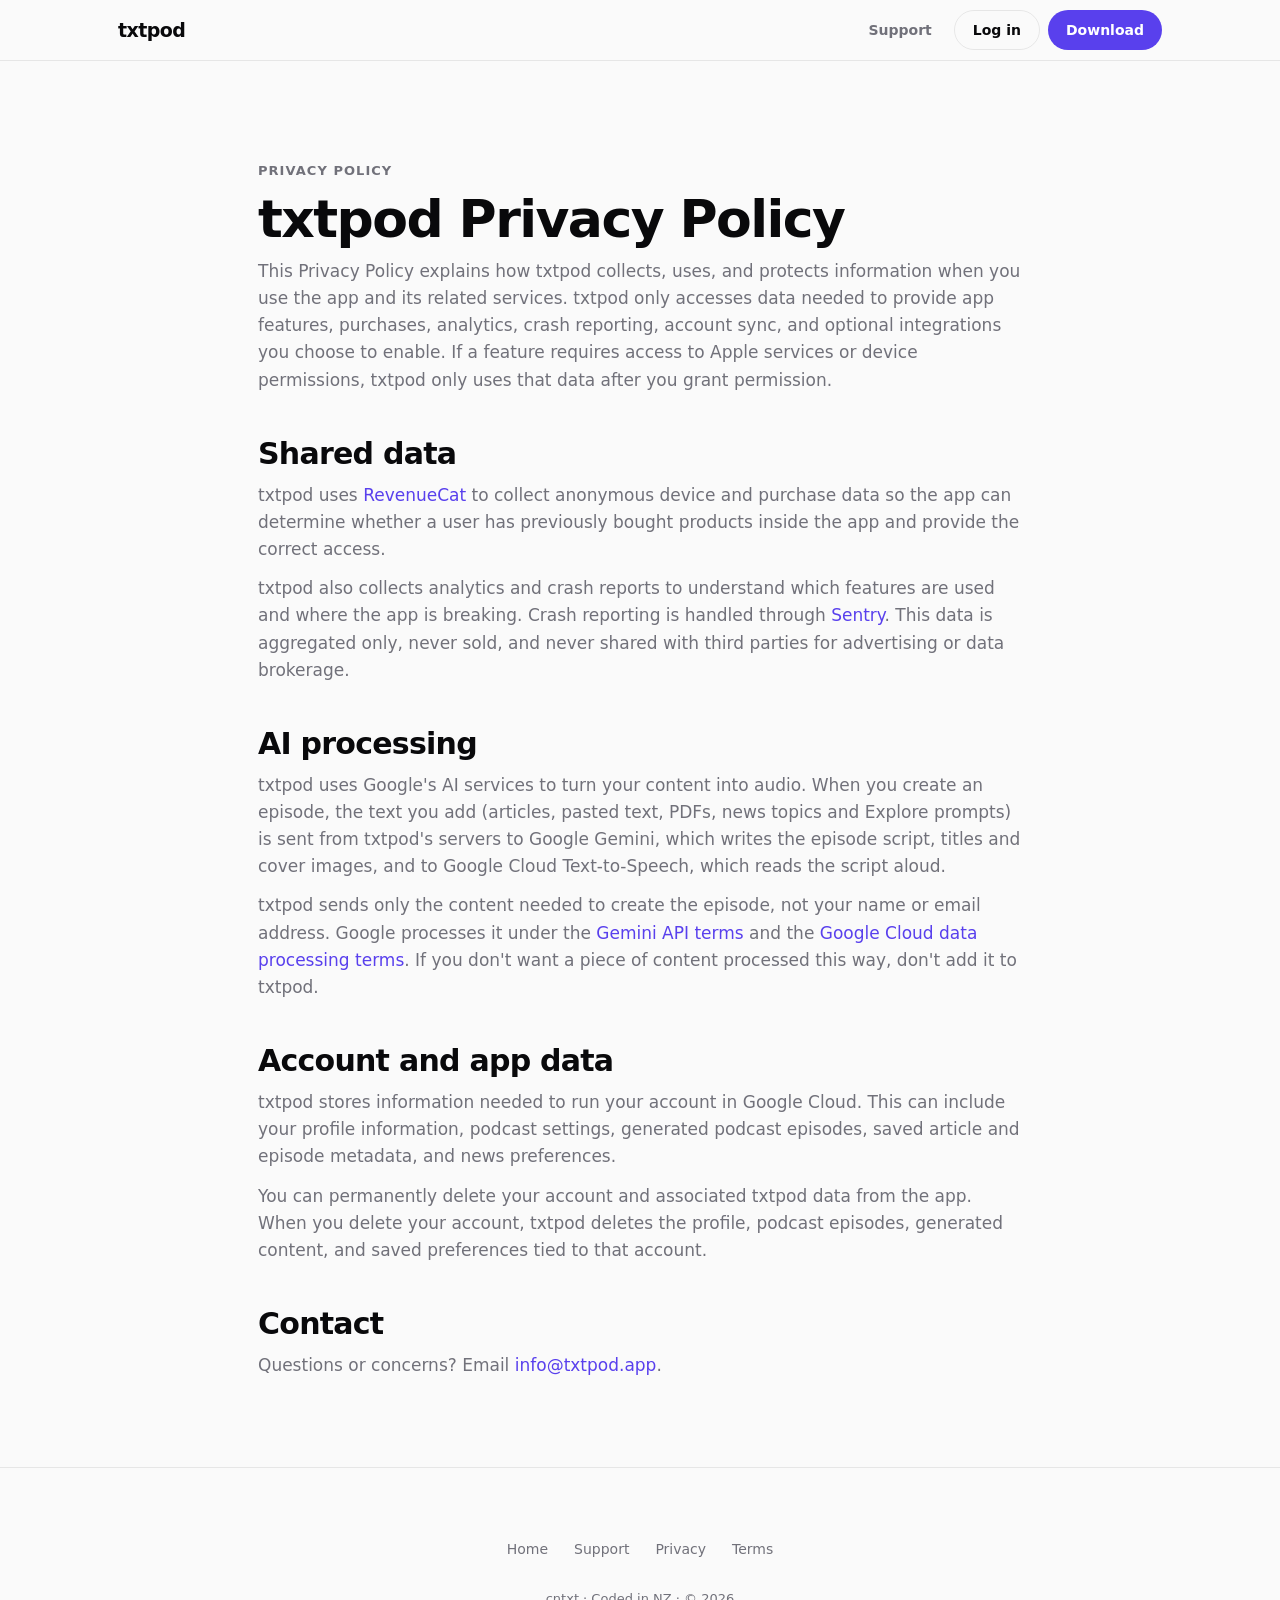
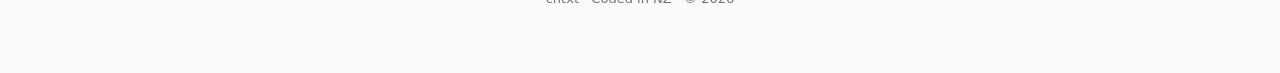
==== commit 0b6e674d: "Add an AI processing section to the privacy policy Explains that episode content goes to Google Gemi" ====
--- a/privacy/index.html
+++ b/privacy/index.html
@@ -17,8 +17,7 @@
         <a href="/" class="brand" aria-label="txtpod home">txtpod</a>
         <div class="nav-trailing">
           <a href="/support/" class="nav-link">Support</a>
-          <!-- Swap to https://app.txtpod.app once the custom domain is live -->
-          <a class="btn btn-ghost" href="https://txtpod-text-to-speech.web.app" target="_blank" rel="noopener">Log in</a>
+          <a class="btn btn-ghost" href="https://web.txtpod.app" target="_blank" rel="noopener">Log in</a>
           <a class="btn btn-primary" href="https://apps.apple.com/us/app/txtpod-text-to-speech-podcast/id6748379680" target="_blank" rel="noopener">Download</a>
         </div>
       </div>
@@ -37,6 +36,14 @@
       </p>
       <p>
         txtpod also collects analytics and crash reports to understand which features are used and where the app is breaking. Crash reporting is handled through <a href="https://sentry.io/terms/" target="_blank" rel="noopener">Sentry</a>. This data is aggregated only, never sold, and never shared with third parties for advertising or data brokerage.
+      </p>
+
+      <h2 id="ai">AI processing</h2>
+      <p>
+        txtpod uses Google's AI services to turn your content into audio. When you create an episode, the text you add (articles, pasted text, PDFs, news topics and Explore prompts) is sent from txtpod's servers to Google Gemini, which writes the episode script, titles and cover images, and to Google Cloud Text-to-Speech, which reads the script aloud.
+      </p>
+      <p>
+        txtpod sends only the content needed to create the episode, not your name or email address. Google processes it under the <a href="https://ai.google.dev/gemini-api/terms" target="_blank" rel="noopener">Gemini API terms</a> and the <a href="https://cloud.google.com/terms/data-processing-addendum" target="_blank" rel="noopener">Google Cloud data processing terms</a>. If you don't want a piece of content processed this way, don't add it to txtpod.
       </p>
 
       <h2>Account and app data</h2>
--- a/style.css
+++ b/style.css
@@ -749,6 +749,14 @@
 
 .review-author { font-size: 13px; color: var(--text-secondary); margin-top: 14px; font-weight: 600; }
 
+/* Lead review: bigger type so the strongest quote carries the section. */
+.review-card.is-featured { padding: clamp(26px, 3vw, 34px); }
+.review-card.is-featured h3 { font-size: clamp(20px, 2.2vw, 24px); letter-spacing: -0.02em; }
+.review-card.is-featured p { font-size: 16px; color: var(--text); }
+.review-card.is-featured .review-author { color: var(--text-secondary); }
+
+.reviews-link { color: var(--accent); font-weight: 600; white-space: nowrap; }
+
 .reviews-note { margin-top: 12px; font-size: 13px; color: var(--text-secondary); }
 
 /* ---------- FAQ ---------- */
